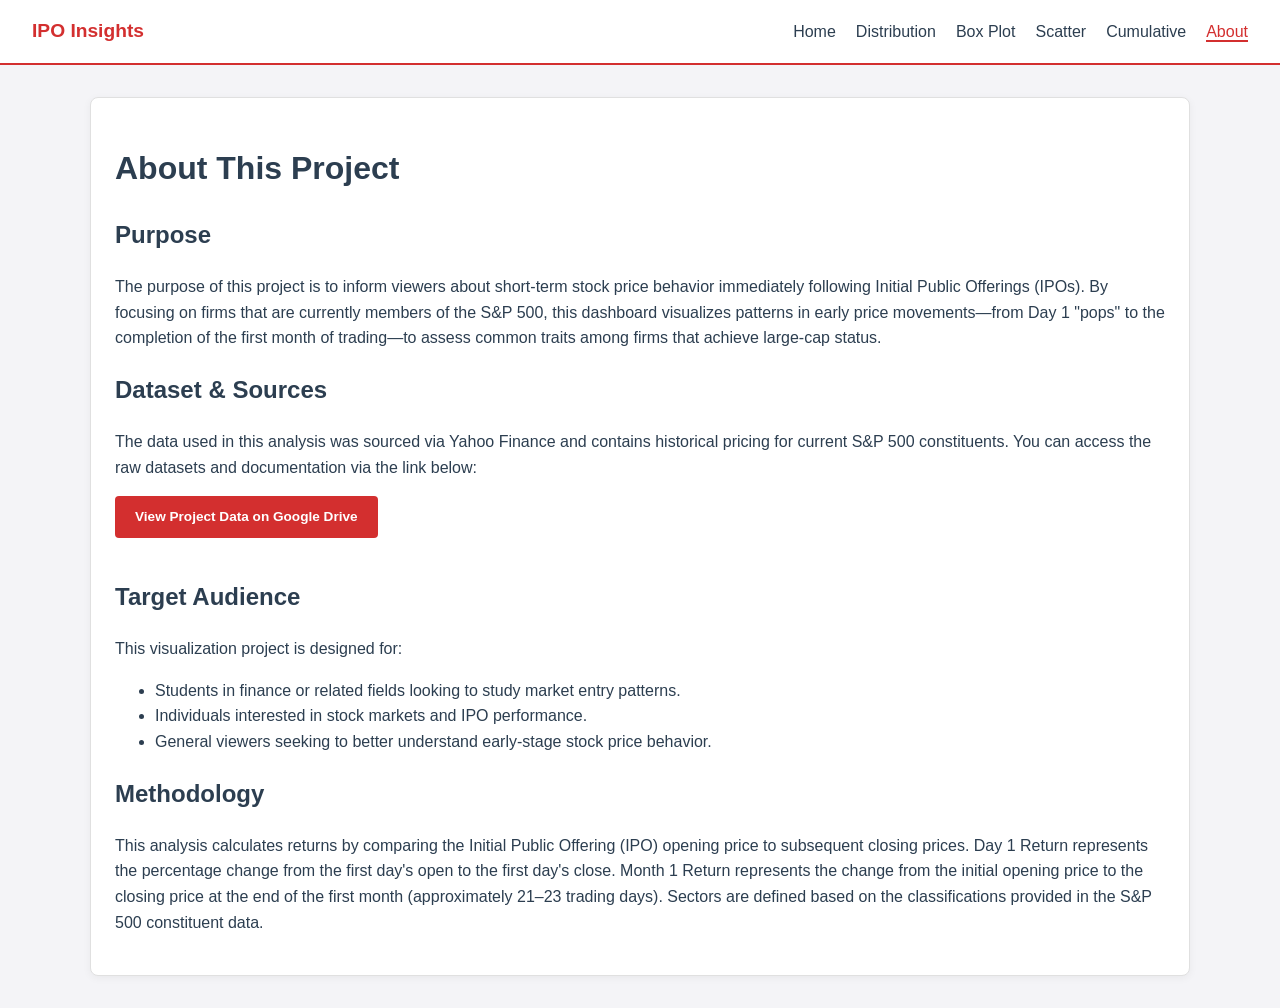
==== about.html @ b1ca968f "created pages layout for charts, nav bar js logic, and filters/buttons js logic" ====
<!DOCTYPE html>
<html lang="en">
<head>
    <meta charset="UTF-8">
    <title>About - IPO Analysis</title>
    <link rel="stylesheet" href="styles.css">
</head>
<body>
    <nav>
        <div class="logo">IPO Insights</div>
        <ul>
            <li><a href="index.html">Home</a></li>
            <li><a href="distribution.html">Distribution</a></li>
            <li><a href="boxplot.html">Box Plot</a></li>
            <li><a href="scatter.html">Scatter</a></li>
            <li><a href="cumulative.html">Cumulative</a></li>
            <li><a href="about.html">About</a></li>
        </ul>
    </nav>

    <div class="container">
        <div class="chart-card">
            <h1>About This Project</h1>
            
            <h2>Purpose</h2>
            <p>The purpose of this project is to inform viewers about short-term stock price behavior immediately following Initial Public Offerings (IPOs). By focusing on firms that are currently members of the S&P 500, this dashboard visualizes patterns in early price movements—from Day 1 "pops" to the completion of the first month of trading—to assess common traits among firms that achieve large-cap status.</p>
            
            <h2>Dataset & Sources</h2>
            <p>The data used in this analysis was sourced via Yahoo Finance and contains historical pricing for current S&P 500 constituents. You can access the raw datasets and documentation via the link below:</p>
            
            <div style="margin-top: 15px;">
                <a href="https://drive.google.com/drive/folders/1D3uAfVpuE82jQf5nbM5esYBGyTr3EmMw?usp=drive_link" target="_blank" class="btn-primary" style="text-decoration: none; font-size: 0.85rem; display: inline-block;">
                    View Project Data on Google Drive
                </a>
            </div>

            <h2 style="margin-top: 2.5rem;">Target Audience</h2>
            <p>This visualization project is designed for:</p>
            <ul>
                <li>Students in finance or related fields looking to study market entry patterns.</li>
                <li>Individuals interested in stock markets and IPO performance.</li>
                <li>General viewers seeking to better understand early-stage stock price behavior.</li>
            </ul>

            <h2>Methodology</h2>
            <p>This analysis calculates returns by comparing the Initial Public Offering (IPO) opening price to subsequent closing prices. Day 1 Return represents the percentage change from the first day's open to the first day's close. Month 1 Return represents the change from the initial opening price to the closing price at the end of the first month (approximately 21–23 trading days). Sectors are defined based on the classifications provided in the S&P 500 constituent data.</p>
        </div>
    </div>

    <script src="nav.js"></script>
</body>
</html>
---- styles.css ----
:root {
    --bg-color: #f4f4f7;
    --text-color: #2c3e50;
    --accent-color: #d32f2f; /* Professional Red */
    --nav-bg: #ffffff;
    --card-bg: #ffffff;
    --border-color: #e0e0e0;
}

body {
    font-family: 'Segoe UI', Tahoma, Geneva, Verdana, sans-serif;
    background-color: var(--bg-color);
    color: var(--text-color);
    margin: 0;
    line-height: 1.6;
}

/* Navigation */
nav {
    background-color: var(--nav-bg);
    border-bottom: 2px solid var(--accent-color);
    padding: 1rem 2rem;
    display: flex;
    justify-content: space-between;
    align-items: center;
    position: sticky;
    top: 0;
    z-index: 1000;
}

nav .logo { font-weight: bold; font-size: 1.2rem; color: var(--accent-color); }
nav ul { list-style: none; display: flex; margin: 0; padding: 0; }
nav ul li { margin-left: 20px; }
nav ul li a { text-decoration: none; color: var(--text-color); font-weight: 500; transition: color 0.2s; }
nav ul li a.active { color: var(--accent-color); border-bottom: 2px solid var(--accent-color); }

/* Layout */
.container { max-width: 1100px; margin: 2rem auto; padding: 0 20px; }
.chart-card {
    background: var(--card-bg);
    border: 1px solid var(--border-color);
    border-radius: 8px;
    padding: 1.5rem;
    margin-bottom: 2rem;
    box-shadow: 0 2px 8px rgba(0,0,0,0.05);
}

/* Controls & Interactive Elements */
.controls { margin-bottom: 1.5rem; }
.control-group { margin-bottom: 1.2rem; }
.control-label {
    display: block;
    font-size: 0.7rem;
    text-transform: uppercase;
    letter-spacing: 1px;
    color: #888;
    margin-bottom: 8px;
    font-weight: bold;
}

.sector-grid {
    display: flex;
    flex-wrap: wrap;
    gap: 8px;
}

.sector-btn {
    background: #fff;
    border: 1px solid var(--border-color);
    padding: 6px 12px;
    border-radius: 4px;
    font-size: 0.8rem;
    cursor: pointer;
    transition: all 0.2s;
    color: #555;
}

.sector-btn:hover { border-color: var(--accent-color); color: var(--accent-color); }
.sector-btn.active {
    background: var(--accent-color);
    color: white;
    border-color: var(--accent-color);
}

.axis-select {
    padding: 8px 12px;
    border: 1px solid var(--border-color);
    border-radius: 4px;
    background: white;
    font-size: 0.9rem;
    min-width: 180px;
}

.viz-container {
    width: 100%;
    min-height: 500px;
    background: #fff;
    border-top: 1px solid #eee;
    margin-top: 15px;
    display: flex;
    align-items: center;
    justify-content: center;
}

.btn-primary {
    background-color: var(--accent-color);
    color: white;
    border: none;
    padding: 10px 20px;
    border-radius: 4px;
    cursor: pointer;
    font-weight: bold;
}

input[type=range] { accent-color: var(--accent-color); width: 100%; }
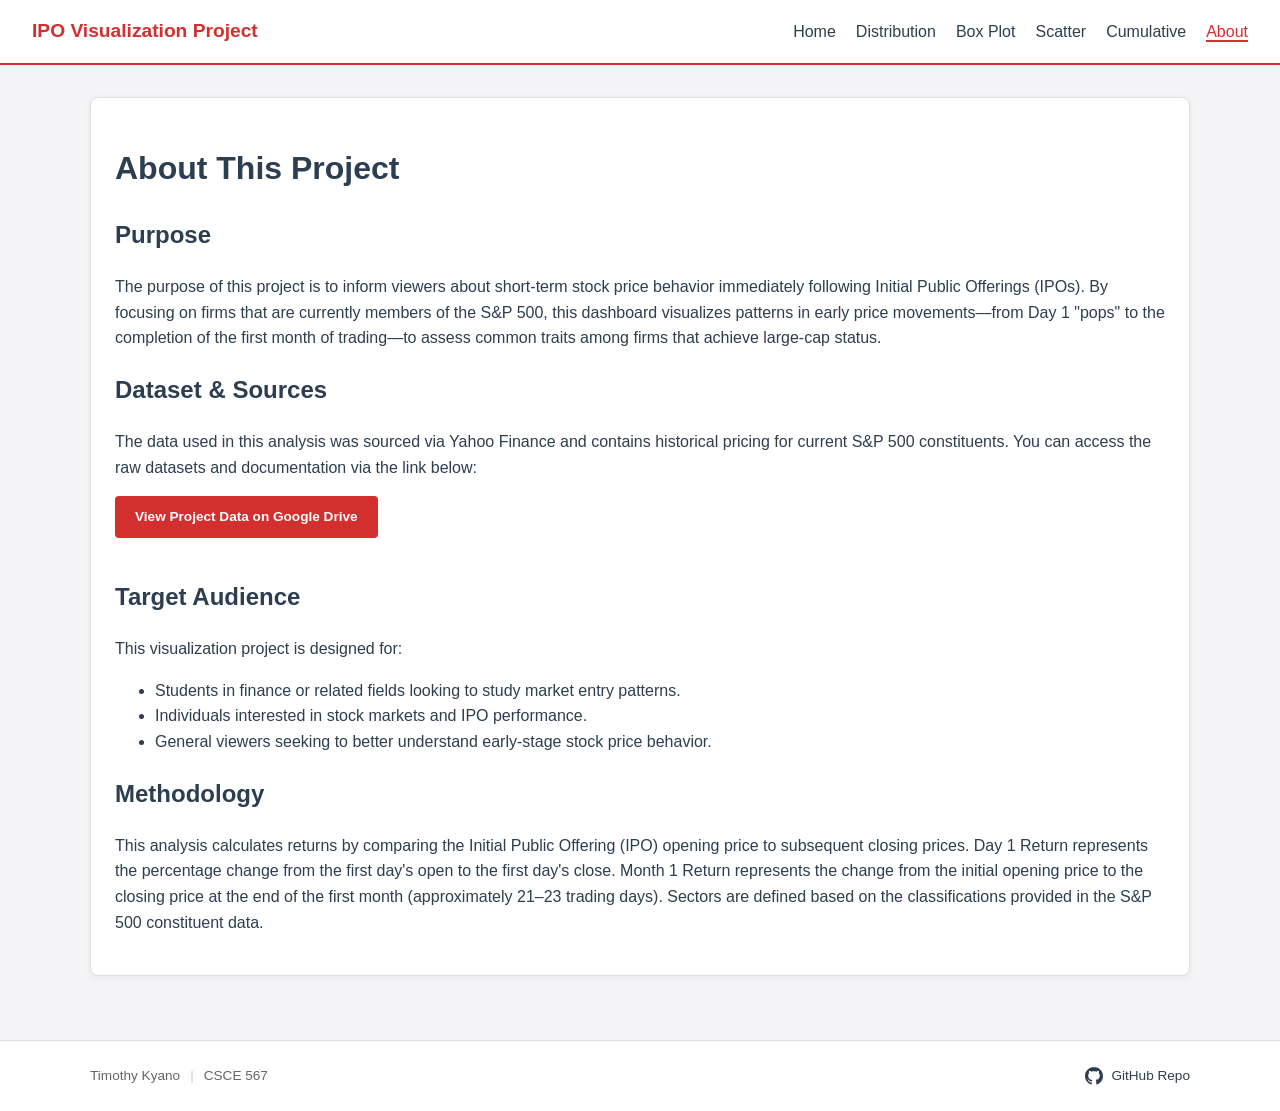
==== commit 8567b21c: "added footer and changed titles" ====
--- a/about.html
+++ b/about.html
@@ -2,12 +2,12 @@
 <html lang="en">
 <head>
     <meta charset="UTF-8">
-    <title>About - IPO Analysis</title>
+    <title>IPO Analysis - About</title>
     <link rel="stylesheet" href="styles.css">
 </head>
 <body>
     <nav>
-        <div class="logo">IPO Insights</div>
+        <div class="logo">IPO Visualization Project</div>
         <ul>
             <li><a href="index.html">Home</a></li>
             <li><a href="distribution.html">Distribution</a></li>
@@ -49,4 +49,21 @@
 
     <script src="nav.js"></script>
 </body>
+<footer>
+    <div class="footer-content">
+        <div class="footer-left">
+            <span>Timothy Kyano</span>
+            <span class="separator">|</span>
+            <span>CSCE 567</span>
+        </div>
+        <div class="footer-right">
+            <a href="https://github.com/tkyano/IPO_Visualization_Project" target="_blank">
+                <svg class="github-icon" viewBox="0 0 24 24">
+                    <path d="M12 0c-6.626 0-12 5.373-12 12 0 5.302 3.438 9.8 8.207 11.387.599.111.793-.261.793-.577v-2.234c-3.338.726-4.041-1.416-4.041-1.416-.546-1.387-1.333-1.756-1.333-1.756-1.089-.745.083-.729.083-.729 1.205.084 1.839 1.237 1.839 1.237 1.07 1.834 2.807 1.304 3.492.997.107-.775.418-1.305.762-1.604-2.665-.305-5.467-1.334-5.467-5.931 0-1.311.469-2.381 1.236-3.221-.124-.303-.535-1.524.117-3.176 0 0 1.008-.322 3.301 1.23.957-.266 1.983-.399 3.003-.404 1.02.005 2.047.138 3.006.404 2.291-1.552 3.297-1.23 3.297-1.23.653 1.653.242 2.874.118 3.176.77.84 1.235 1.911 1.235 3.221 0 4.609-2.807 5.624-5.479 5.921.43.372.823 1.102.823 2.222v3.293c0 .319.192.694.801.576 4.765-1.589 8.199-6.086 8.199-11.386 0-6.627-5.373-12-12-12z"/>
+                </svg>
+                GitHub Repo
+            </a>
+        </div>
+    </div>
+</footer>
 </html>
--- a/styles.css
+++ b/styles.css
@@ -112,4 +112,55 @@
     font-weight: bold;
 }
 
-input[type=range] { accent-color: var(--accent-color); width: 100%; }+input[type=range] { accent-color: var(--accent-color); width: 100%; }
+
+/* Footer Styles */
+footer {
+    background-color: var(--nav-bg);
+    border-top: 1px solid var(--border-color);
+    padding: 1.5rem 0; /* Slightly tighter padding */
+    margin-top: 4rem;
+    color: #666;
+    font-size: 0.85rem;
+}
+
+.footer-content {
+    max-width: 1100px;
+    margin: 0 auto;
+    padding: 0 20px;
+    display: flex;
+    justify-content: space-between;
+    align-items: center;
+}
+
+.footer-left {
+    display: flex;
+    gap: 10px;
+    align-items: center;
+    font-weight: 500;
+}
+
+.footer-left span.separator {
+    color: #ccc;
+    font-weight: 300;
+}
+
+.footer-right a {
+    text-decoration: none;
+    color: var(--text-color);
+    display: flex;
+    align-items: center;
+    gap: 8px;
+    transition: color 0.2s;
+    font-weight: 500;
+}
+
+.footer-right a:hover {
+    color: var(--accent-color);
+}
+
+.github-icon {
+    width: 18px;
+    height: 18px;
+    fill: currentColor;
+}
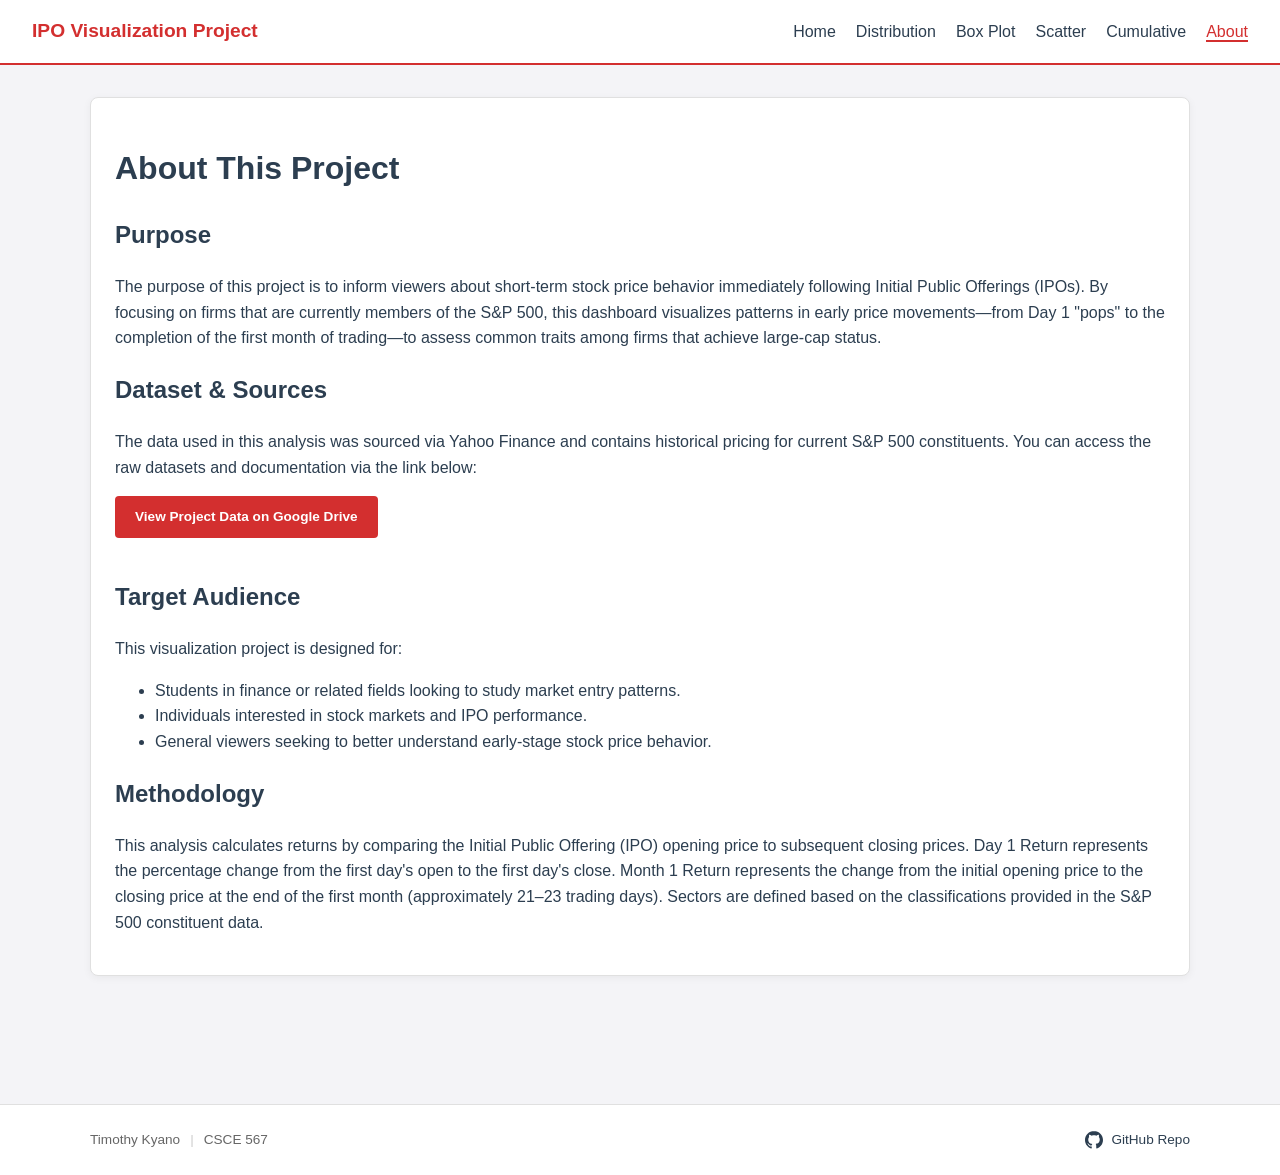
==== commit 1c5fd6d0: "updated index/homepage, and fixed distribution chart so all filters work. Added a company specific s" ====
--- a/about.html
+++ b/about.html
@@ -48,22 +48,22 @@
     </div>
 
     <script src="nav.js"></script>
+    <footer>
+        <div class="footer-content">
+            <div class="footer-left">
+                <span>Timothy Kyano</span>
+                <span class="separator">|</span>
+                <span>CSCE 567</span>
+            </div>
+            <div class="footer-right">
+                <a href="https://github.com/tkyano/IPO_Visualization_Project" target="_blank">
+                    <svg class="github-icon" viewBox="0 0 24 24">
+                        <path d="M12 0c-6.626 0-12 5.373-12 12 0 5.302 3.438 9.8 8.207 11.387.599.111.793-.261.793-.577v-2.234c-3.338.726-4.041-1.416-4.041-1.416-.546-1.387-1.333-1.756-1.333-1.756-1.089-.745.083-.729.083-.729 1.205.084 1.839 1.237 1.839 1.237 1.07 1.834 2.807 1.304 3.492.997.107-.775.418-1.305.762-1.604-2.665-.305-5.467-1.334-5.467-5.931 0-1.311.469-2.381 1.236-3.221-.124-.303-.535-1.524.117-3.176 0 0 1.008-.322 3.301 1.23.957-.266 1.983-.399 3.003-.404 1.02.005 2.047.138 3.006.404 2.291-1.552 3.297-1.23 3.297-1.23.653 1.653.242 2.874.118 3.176.77.84 1.235 1.911 1.235 3.221 0 4.609-2.807 5.624-5.479 5.921.43.372.823 1.102.823 2.222v3.293c0 .319.192.694.801.576 4.765-1.589 8.199-6.086 8.199-11.386 0-6.627-5.373-12-12-12z"/>
+                    </svg>
+                    GitHub Repo
+                </a>
+            </div>
+        </div>
+    </footer>
 </body>
-<footer>
-    <div class="footer-content">
-        <div class="footer-left">
-            <span>Timothy Kyano</span>
-            <span class="separator">|</span>
-            <span>CSCE 567</span>
-        </div>
-        <div class="footer-right">
-            <a href="https://github.com/tkyano/IPO_Visualization_Project" target="_blank">
-                <svg class="github-icon" viewBox="0 0 24 24">
-                    <path d="M12 0c-6.626 0-12 5.373-12 12 0 5.302 3.438 9.8 8.207 11.387.599.111.793-.261.793-.577v-2.234c-3.338.726-4.041-1.416-4.041-1.416-.546-1.387-1.333-1.756-1.333-1.756-1.089-.745.083-.729.083-.729 1.205.084 1.839 1.237 1.839 1.237 1.07 1.834 2.807 1.304 3.492.997.107-.775.418-1.305.762-1.604-2.665-.305-5.467-1.334-5.467-5.931 0-1.311.469-2.381 1.236-3.221-.124-.303-.535-1.524.117-3.176 0 0 1.008-.322 3.301 1.23.957-.266 1.983-.399 3.003-.404 1.02.005 2.047.138 3.006.404 2.291-1.552 3.297-1.23 3.297-1.23.653 1.653.242 2.874.118 3.176.77.84 1.235 1.911 1.235 3.221 0 4.609-2.807 5.624-5.479 5.921.43.372.823 1.102.823 2.222v3.293c0 .319.192.694.801.576 4.765-1.589 8.199-6.086 8.199-11.386 0-6.627-5.373-12-12-12z"/>
-                </svg>
-                GitHub Repo
-            </a>
-        </div>
-    </div>
-</footer>
 </html>
--- a/styles.css
+++ b/styles.css
@@ -1,21 +1,28 @@
+/* --- Variables & Global Reset --- */
 :root {
     --bg-color: #f4f4f7;
     --text-color: #2c3e50;
-    --accent-color: #d32f2f; /* Professional Red */
+    --accent-color: #d32f2f;
     --nav-bg: #ffffff;
     --card-bg: #ffffff;
     --border-color: #e0e0e0;
+}
+
+html, body {
+    height: 100%;
+    margin: 0;
 }
 
 body {
     font-family: 'Segoe UI', Tahoma, Geneva, Verdana, sans-serif;
     background-color: var(--bg-color);
     color: var(--text-color);
-    margin: 0;
     line-height: 1.6;
-}
-
-/* Navigation */
+    display: flex;
+    flex-direction: column;
+}
+
+/* --- Navigation --- */
 nav {
     background-color: var(--nav-bg);
     border-bottom: 2px solid var(--accent-color);
@@ -28,14 +35,41 @@
     z-index: 1000;
 }
 
-nav .logo { font-weight: bold; font-size: 1.2rem; color: var(--accent-color); }
-nav ul { list-style: none; display: flex; margin: 0; padding: 0; }
+nav .logo { 
+    font-weight: bold; 
+    font-size: 1.2rem; 
+    color: var(--accent-color); 
+}
+
+nav ul { 
+    list-style: none; 
+    display: flex; 
+    margin: 0; 
+    padding: 0; 
+}
+
 nav ul li { margin-left: 20px; }
-nav ul li a { text-decoration: none; color: var(--text-color); font-weight: 500; transition: color 0.2s; }
-nav ul li a.active { color: var(--accent-color); border-bottom: 2px solid var(--accent-color); }
-
-/* Layout */
-.container { max-width: 1100px; margin: 2rem auto; padding: 0 20px; }
+
+nav ul li a { 
+    text-decoration: none; 
+    color: var(--text-color); 
+    font-weight: 500; 
+    transition: color 0.2s; 
+}
+
+nav ul li a.active { 
+    color: var(--accent-color); 
+    border-bottom: 2px solid var(--accent-color); 
+}
+
+/* --- Layout & Containers --- */
+.container { 
+    max-width: 1100px; 
+    margin: 2rem auto; 
+    padding: 0 20px; 
+    flex: 1 0 auto;
+}
+
 .chart-card {
     background: var(--card-bg);
     border: 1px solid var(--border-color);
@@ -45,9 +79,62 @@
     box-shadow: 0 2px 8px rgba(0,0,0,0.05);
 }
 
-/* Controls & Interactive Elements */
-.controls { margin-bottom: 1.5rem; }
+.viz-container {
+    width: 100%;
+    min-height: 500px;
+    background: #fff;
+    border-top: 1px solid #eee;
+    margin-top: 15px;
+    display: flex;
+    align-items: center;
+    justify-content: center;
+}
+
+/* --- Slider Mechanism --- */
+.slider-window {
+    width: 100%;
+    overflow: hidden;
+}
+
+.slider-track {
+    display: flex;
+    transition: transform 0.6s cubic-bezier(0.45, 0, 0.55, 1);
+}
+
+.slide {
+    flex-shrink: 0;
+    box-sizing: border-box;
+    padding: 0 10px;
+}
+
+.nav-arrow {
+    position: absolute;
+    top: 50%;
+    transform: translateY(-50%);
+    background: var(--accent-color);
+    color: white;
+    border: none;
+    width: 45px;
+    height: 45px;
+    border-radius: 50%;
+    cursor: pointer;
+    z-index: 1001;
+    display: flex;
+    align-items: center;
+    justify-content: center;
+}
+
+.nav-arrow.left { left: -60px; }
+.nav-arrow.right { right: -60px; }
+
+@media (max-width: 1300px) {
+    .nav-arrow.left { left: 10px; }
+    .nav-arrow.right { right: 10px; }
+}
+
+/* --- Controls & Buttons --- */
 .control-group { margin-bottom: 1.2rem; }
+
 .control-label {
     display: block;
     font-size: 0.7rem;
@@ -76,6 +163,7 @@
 }
 
 .sector-btn:hover { border-color: var(--accent-color); color: var(--accent-color); }
+
 .sector-btn.active {
     background: var(--accent-color);
     color: white;
@@ -89,17 +177,6 @@
     background: white;
     font-size: 0.9rem;
     min-width: 180px;
-}
-
-.viz-container {
-    width: 100%;
-    min-height: 500px;
-    background: #fff;
-    border-top: 1px solid #eee;
-    margin-top: 15px;
-    display: flex;
-    align-items: center;
-    justify-content: center;
 }
 
 .btn-primary {
@@ -112,13 +189,17 @@
     font-weight: bold;
 }
 
-input[type=range] { accent-color: var(--accent-color); width: 100%; }
-
-/* Footer Styles */
+input[type=range] { 
+    accent-color: var(--accent-color); 
+    width: 100%; 
+}
+
+/* --- Footer --- */
 footer {
+    flex-shrink: 0;
     background-color: var(--nav-bg);
     border-top: 1px solid var(--border-color);
-    padding: 1.5rem 0; /* Slightly tighter padding */
+    padding: 1.5rem 0;
     margin-top: 4rem;
     color: #666;
     font-size: 0.85rem;
@@ -155,12 +236,74 @@
     font-weight: 500;
 }
 
-.footer-right a:hover {
-    color: var(--accent-color);
-}
+.footer-right a:hover { color: var(--accent-color); }
 
 .github-icon {
     width: 18px;
     height: 18px;
     fill: currentColor;
+}
+
+/* Home Page Stats Grid */
+/* Layout - Ensures the main container is consistent across all pages */
+.container { 
+    max-width: 1100px; 
+    margin: 2rem auto; 
+    padding: 0 20px; 
+}
+
+/* Home Page Stats Grid - Forced Wide Layout */
+.stats-grid {
+    display: grid;
+    /* This forces exactly 4 columns to fill the horizontal space */
+    grid-template-columns: repeat(4, 1fr); 
+    gap: 20px;
+    width: 100%;
+}
+
+.stat-box {
+    border-left: 4px solid var(--accent-color);
+    padding: 20px 15px; /* Increased padding for a bulkier look */
+    background: #f9f9f9;
+    border-radius: 0 4px 4px 0;
+    transition: transform 0.2s ease, box-shadow 0.2s ease;
+    display: flex;
+    flex-direction: column;
+    justify-content: center;
+}
+
+.stat-box:hover {
+    transform: translateY(-5px);
+    box-shadow: 0 4px 12px rgba(0,0,0,0.1);
+    background-color: #ffffff;
+}
+
+.stat-number {
+    font-size: 1.8rem;
+    font-weight: bold;
+    color: var(--text-color);
+    margin: 5px 0;
+}
+
+.stat-desc {
+    font-size: 0.8rem;
+    color: #666;
+    line-height: 1.2;
+}
+
+/* Responsive: Only stack them when the screen is too narrow for 4 columns */
+@media (max-width: 900px) {
+    .stats-grid {
+        grid-template-columns: 1fr 1fr;
+    }
+}
+
+/* Ensure the chart-card container on home matches the project wide layout */
+.chart-card {
+    background: var(--card-bg);
+    border: 1px solid var(--border-color);
+    border-radius: 8px;
+    padding: 1.5rem;
+    margin-bottom: 2rem;
+    box-shadow: 0 2px 8px rgba(0,0,0,0.05);
 }
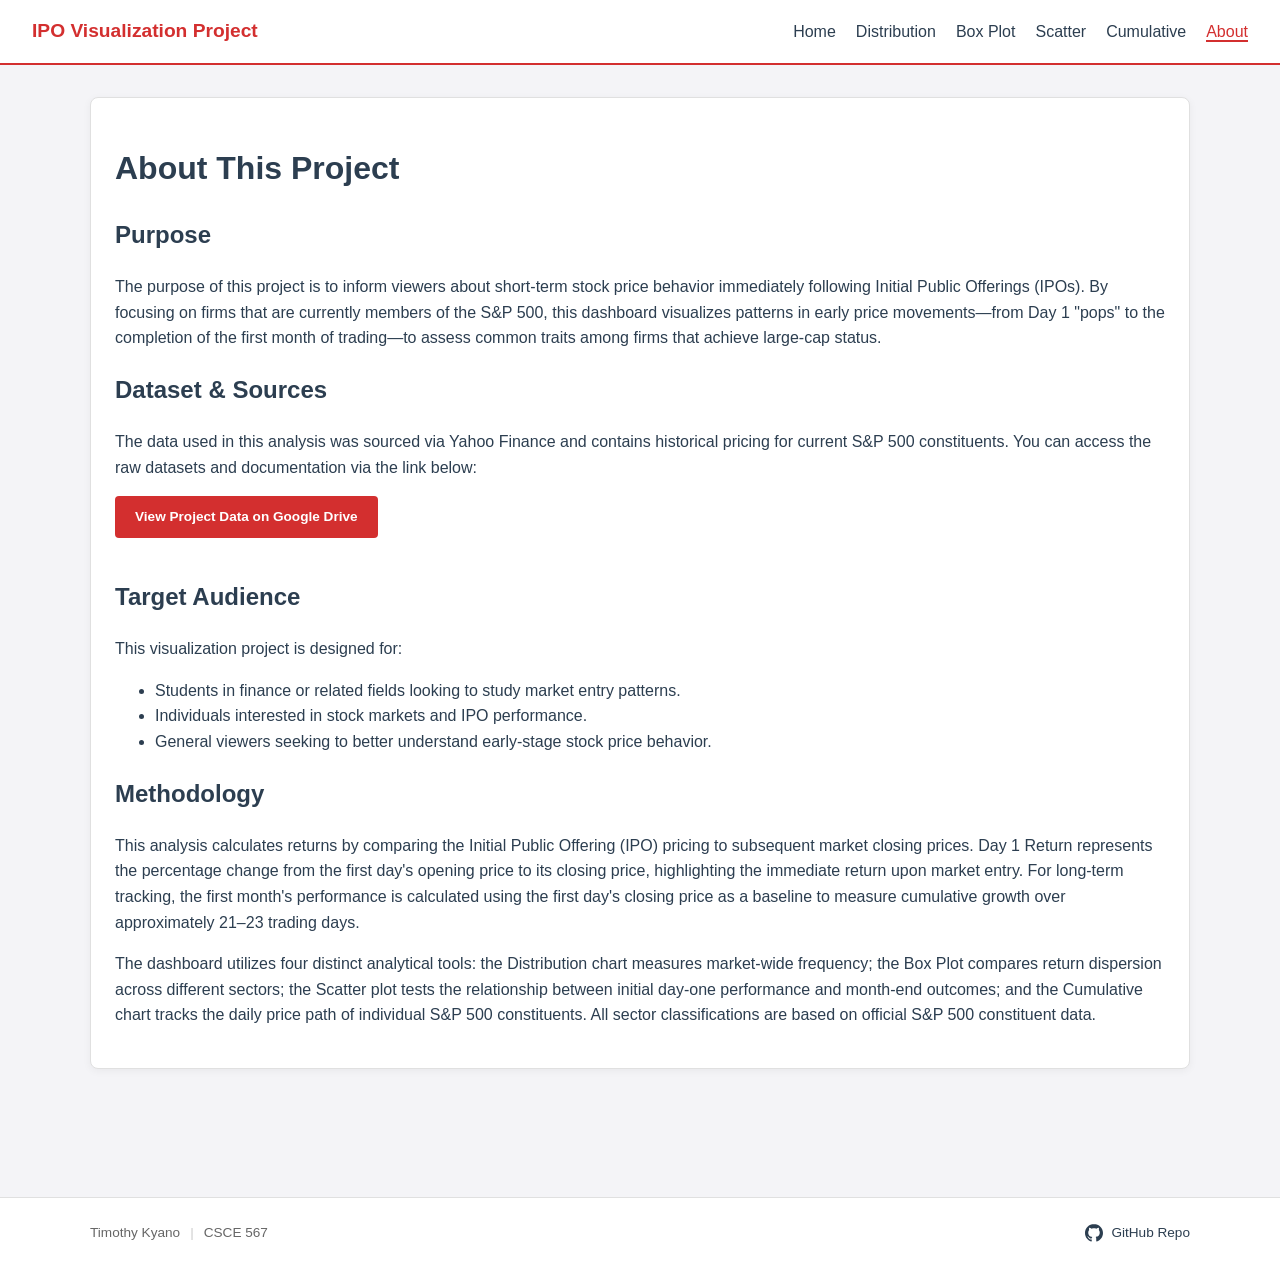
==== commit ceec0a68: "updated homepage/dashboard to further explain the project. Updated to about page to reflect changes " ====
--- a/about.html
+++ b/about.html
@@ -43,7 +43,18 @@
             </ul>
 
             <h2>Methodology</h2>
-            <p>This analysis calculates returns by comparing the Initial Public Offering (IPO) opening price to subsequent closing prices. Day 1 Return represents the percentage change from the first day's open to the first day's close. Month 1 Return represents the change from the initial opening price to the closing price at the end of the first month (approximately 21–23 trading days). Sectors are defined based on the classifications provided in the S&P 500 constituent data.</p>
+            <p>
+                This analysis calculates returns by comparing the Initial Public Offering (IPO) pricing to subsequent market closing prices. 
+                Day 1 Return represents the percentage change from the first day's opening price to its closing price, highlighting the 
+                immediate return upon market entry. For long-term tracking, the first month's performance is calculated using the 
+                first day's closing price as a baseline to measure cumulative growth over approximately 21–23 trading days.
+            </p>
+            <p>
+                The dashboard utilizes four distinct analytical tools: the Distribution chart measures market-wide frequency; 
+                the Box Plot compares return dispersion across different sectors; the Scatter plot tests the relationship 
+                between initial day-one performance and month-end outcomes; and the Cumulative chart tracks the daily price 
+                path of individual S&P 500 constituents. All sector classifications are based on official S&P 500 constituent data.
+            </p>
         </div>
     </div>
 
--- a/styles.css
+++ b/styles.css
@@ -244,18 +244,14 @@
     fill: currentColor;
 }
 
-/* Home Page Stats Grid */
-/* Layout - Ensures the main container is consistent across all pages */
 .container { 
     max-width: 1100px; 
     margin: 2rem auto; 
     padding: 0 20px; 
 }
 
-/* Home Page Stats Grid - Forced Wide Layout */
 .stats-grid {
     display: grid;
-    /* This forces exactly 4 columns to fill the horizontal space */
     grid-template-columns: repeat(4, 1fr); 
     gap: 20px;
     width: 100%;
@@ -263,7 +259,7 @@
 
 .stat-box {
     border-left: 4px solid var(--accent-color);
-    padding: 20px 15px; /* Increased padding for a bulkier look */
+    padding: 20px 15px;
     background: #f9f9f9;
     border-radius: 0 4px 4px 0;
     transition: transform 0.2s ease, box-shadow 0.2s ease;
@@ -291,14 +287,12 @@
     line-height: 1.2;
 }
 
-/* Responsive: Only stack them when the screen is too narrow for 4 columns */
 @media (max-width: 900px) {
     .stats-grid {
         grid-template-columns: 1fr 1fr;
     }
 }
 
-/* Ensure the chart-card container on home matches the project wide layout */
 .chart-card {
     background: var(--card-bg);
     border: 1px solid var(--border-color);
@@ -306,4 +300,41 @@
     padding: 1.5rem;
     margin-bottom: 2rem;
     box-shadow: 0 2px 8px rgba(0,0,0,0.05);
+}
+
+/* --- Global Explanation Card Styling --- */
+.explanation-box {
+    background: #ffffff;
+    border-left: 5px solid var(--accent-color); /* The red bar on the left */
+    padding: 1.5rem;
+    margin-bottom: 1.5rem;
+    border-radius: 4px;
+    box-shadow: 0 2px 8px rgba(0,0,0,0.05);
+}
+
+.explanation-box p {
+    margin: 0 0 12px 0;
+    font-size: 1rem;
+    color: #444;
+    line-height: 1.5;
+}
+
+.explanation-box .source-footer {
+    font-size: 0.75rem;
+    color: #888;
+    display: flex;
+    gap: 20px;
+    border-top: 1px solid #eee;
+    padding-top: 10px;
+    margin-top: 10px;
+}
+
+.explanation-box a {
+    color: var(--accent-color);
+    text-decoration: none;
+    font-weight: bold;
+}
+
+.explanation-box a:hover {
+    text-decoration: underline;
 }
